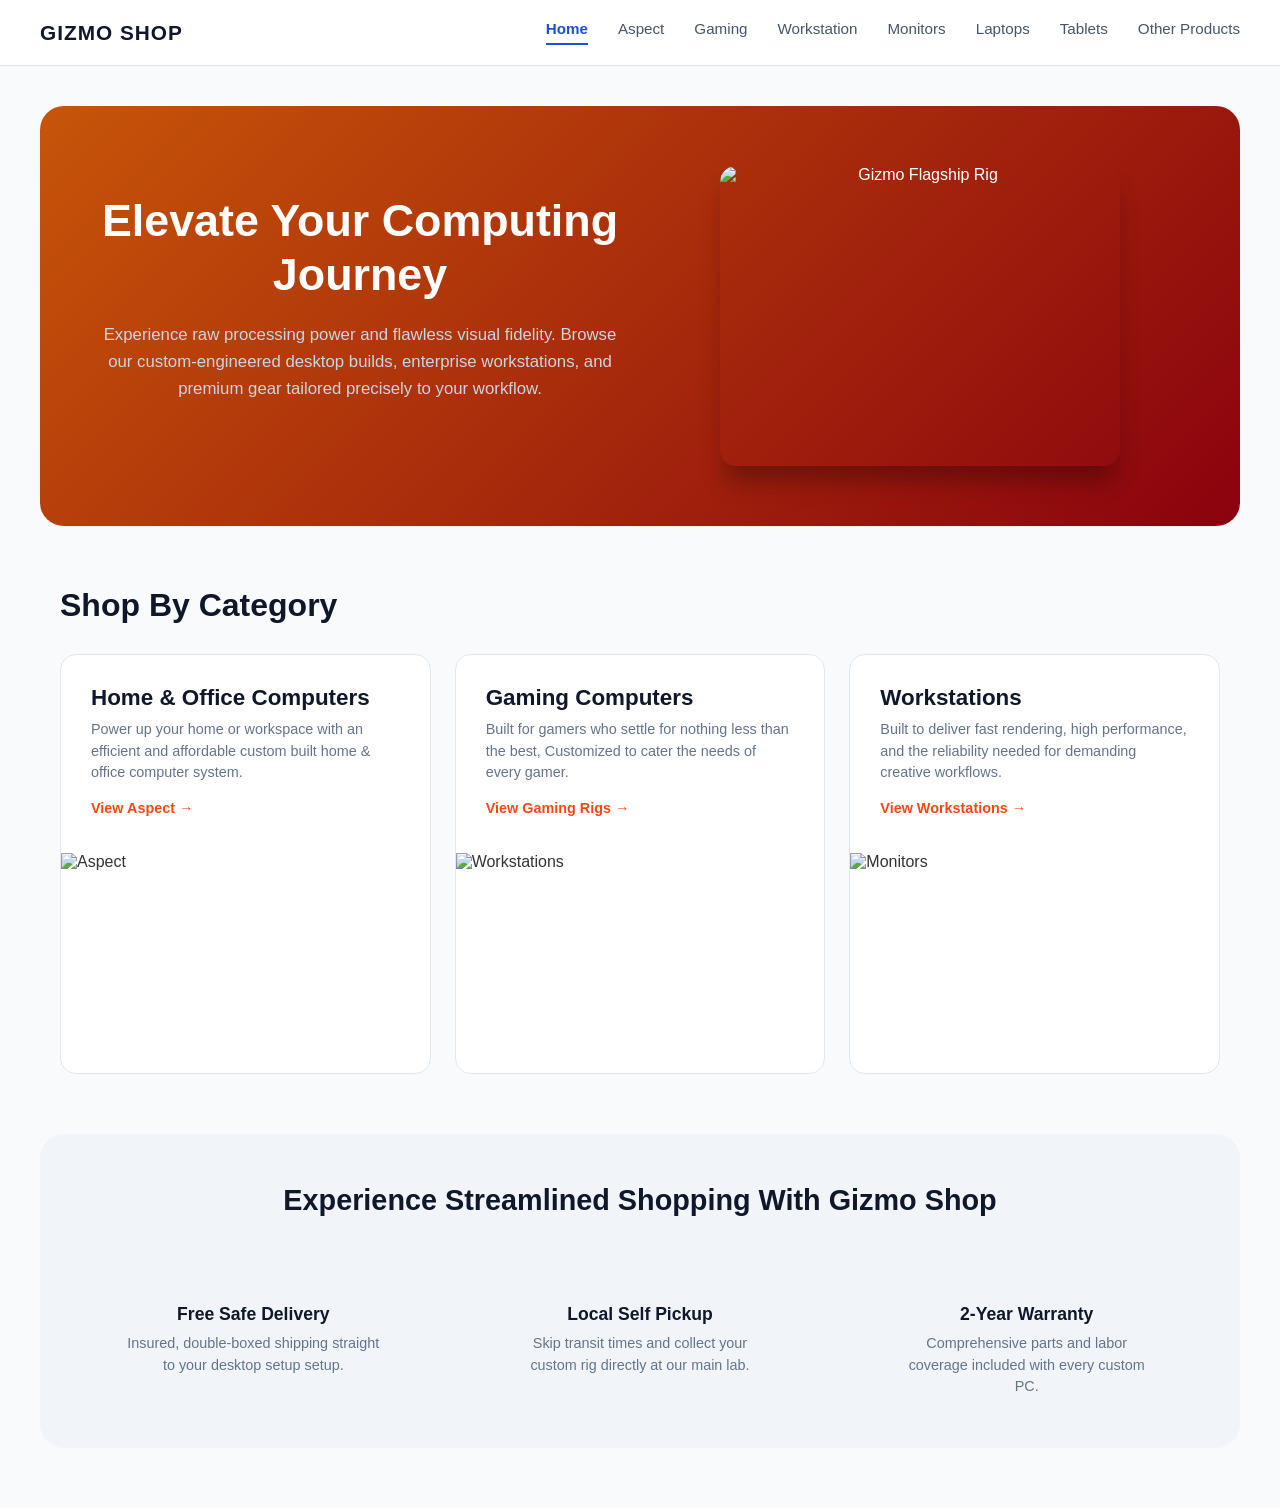
==== index.html @ 782e718c "Add files via upload" ====
<!DOCTYPE html>
<html lang="en">
<head>
    <meta charset="UTF-8">
    <meta name="viewport" content="width=device-width, initial-scale=1.0">
    <title>Gizmo Shop - Home</title>
    <link rel="stylesheet" href="style.css">
    <script src="https://unpkg.com/lucide@latest"></script>
</head>
<body>

    <nav>
        <div class="logo">GIZMO SHOP</div>
        <div class="nav-links">
            <a href="index.html" class="active">Home</a>
            <a href="aspect.html">Aspect</a>
            <a href="gaming.html">Gaming</a>
            <a href="workstation.html">Workstation</a>
            <a href="monitors.html">Monitors</a>
            <a href="laptops.html">Laptops</a>
            <a href="tablets.html">Tablets</a>
            <a href="products.html">Other Products</a>
        </div>
    </nav>

    <header class="premium-hero">
        <div class="hero-content">
            <h1 class="hero-title">Elevate Your Computing Journey</h1>
            <p class="hero-subtitle">Experience raw processing power and flawless visual fidelity. Browse our custom-engineered desktop builds, enterprise workstations, and premium gear tailored precisely to your workflow.</p>
        </div>
        <div class="hero-image-container">
            <img src="https://images.unsplash.com/photo-1587202372775-e229f172b9d7?w=600" alt="Gizmo Flagship Rig" class="hero-img">
        </div>
    </header>

    <section class="home-section">
        <div class="section-header">
            <h2>Shop By Category</h2>
        </div>
        <div class="category-showcase-grid">
            
            <div class="category-card-premium">
                <div class="cat-info">
                    <h3>Home & Office Computers</h3>
                    <p>Power up your home or workspace with an efficient and affordable custom built home & office computer system.</p>
                    <a href="aspect.html" class="cat-link">View Aspect &rarr;</a>
                </div>
                <img src="https://cdn.shopify.com/s/files/1/0073/0136/5796/files/WisetekSolutions-386462_-TypingOnKeyboard-Banner1.jpg?w400" alt="Aspect">
            </div>

            <div class="category-card-premium">
                <div class="cat-info">
                    <h3>Gaming Computers</h3>
                    <p>Built for gamers who settle for nothing less than the best, Customized to cater the needs of every gamer.</p>
                    <a href="gaming.html" class="cat-link">View Gaming Rigs &rarr;</a>
                </div>
                <img src="https://www.cyberpowerpc.com/blog/w/wp-content/uploads/2022/11/5-Things-to-Remember-When-Buying-a-Gaming-PC.jpg?w400" alt="Workstations">
            </div>

            <div class="category-card-premium">
                <div class="cat-info">
                    <h3>Workstations</h3>
                    <p>Built to deliver fast rendering, high performance, and the reliability needed for demanding creative workflows.</p>
                    <a href="workstation.html" class="cat-link">View Workstations &rarr;</a>
                </div>
                <img src="https://media.wired.com/photos/60dcea818a1e88a03ed5ce04/16:9/w_2399,h_1349,c_limit/Gear-Beef-Up-Video-Editing-PC-1124258613.jpg?w400" alt="Monitors">
            </div>

        </div>
    </section>

    <footer class="benefits-banner">
        <h2>Experience Streamlined Shopping With Gizmo Shop</h2>
        <div class="benefits-grid">
            <div class="benefit-item">
                <i data-lucide="truck" class="benefit-icon"></i>
                <h4>Free Safe Delivery</h4>
                <p>Insured, double-boxed shipping straight to your desktop setup setup.</p>
            </div>
            <div class="benefit-item">
                <i data-lucide="package" class="benefit-icon"></i>
                <h4>Local Self Pickup</h4>
                <p>Skip transit times and collect your custom rig directly at our main lab.</p>
            </div>
            <div class="benefit-item">
                <i data-lucide="shield-check" class="benefit-icon"></i>
                <h4>2-Year Warranty</h4>
                <p>Comprehensive parts and labor coverage included with every custom PC.</p>
            </div>
        </div>
    </footer>

    <script>
        // Initializes the clean utility icons
        lucide.createIcons();
    </script>
</body>
</html>
---- style.css ----
* {
    box-sizing: border-box;
    margin: 0;
    padding: 0;
    font-family: 'Segoe UI', Tahoma, Geneva, Verdana, sans-serif;
}

body {
    background-color: #f9f9f9;
    color: #333;
}

header {
    background-color: #ffffff;
    padding: 20px;
    text-align: center;
    border-bottom: 1px solid #eee;
}

.product-grid {
    display: grid;
    grid-template-columns: repeat(auto-fill, minmax(280px, 1fr));
    gap: 30px;
    padding: 40px;
    max-width: 1200px;
    margin: 0 auto;
}

/* Card Layout Adjustments */
.product-card {
    position: relative; /* Allows positioning elements like the price in the top-right */
    background-color: #ffffff;
    border: 1px solid #e2e8f0;
    border-radius: 16px;
    overflow: hidden;
    display: flex;
    flex-direction: column;
    padding: 20px; /* Uniform padding inside the card container frame */
    transition: transform 0.2s ease, box-shadow 0.2s ease;
}

.product-card:hover {
    transform: translateY(-5px);
}

.product-image {
    width: 100%;
    height: 250px;
    object-fit: cover;
}

.product-info {
    padding: 20px;
    display: flex;
    flex-direction: column;
    flex-grow: 1;
}

.product-name {
    font-size: 1.2rem;
    margin-bottom: 10px;
}

.product-desc {
    font-size: 0.9rem;
    color: #666;
    margin-bottom: 20px;
    flex-grow: 1;
}

.product-meta {
    display: flex;
    justify-content: space-between;
    align-items: center;
}

.product-price {
    font-weight: bold;
    font-size: 1.2rem;
    color: #111;
}

.btn {
    background-color: #0071dc;
    color: white;
    border: none;
    padding: 8px 16px;
    border-radius: 4px;
    cursor: pointer;
    font-weight: 6px;
}

.btn:hover {
    background-color: #0056a8;
}
/* Specs Table Styling */
.specs-table {
    width: 100%;
    border-collapse: collapse;
    margin: 15px 0;
    font-size: 0.85rem;
}
.specs-table tr {
    border-bottom: 1px solid #eee;
}
/* Align table spec labels to the top of the cell */
.specs-table td {
    padding: 6px 0;
    vertical-align: top; /* 👈 This keeps the label locked to the first line */
}

.specs-table td.label {
    font-weight: 700;
    color: #475569;
    width: 90px; /* Adjust width if needed to keep space uniform */
    padding-right: 10px;
}
.price-box {
    background: #f1f3f8;
    padding: 10px;
    border-radius: 4px;
    margin-bottom: 15px;
}
.price-row {
    display: flex;
    justify-content: space-between;
    font-size: 0.9rem;
    margin-bottom: 4px;
}
.price-row.total {
    font-weight: bold;
    color: #e94560;
    font-size: 1.1rem;
    border-top: 1px dashed #ccc;
    padding-top: 4px;
    margin-top: 4px;
}
.tag-badge {
    display: inline-block;
    background: #e1e6f0;
    color: #16213e;
    font-size: 0.75rem;
    padding: 3px 8px;
    border-radius: 20px;
    margin-right: 5px;
    margin-top: 5px;
    text-transform: capitalize;
}
.touch-icon {
    display: inline-flex;
    align-items: center;
    gap: 4px;
    background: #28a745;
    color: white;
    font-size: 0.75rem;
    padding: 3px 8px;
    border-radius: 4px;
    font-weight: bold;
    width: fit-content;
    margin-bottom: 10px;
}
/* Premium Layout Refinements */
body {
    background-color: #f8fafc; /* Crisp, clean backdrop */
}

/* Premium Hero Setup */
.premium-hero {
    max-width: 1200px;
    margin: 40px auto;
    background: linear-gradient(135deg, #c75509, #8a020e); /* Deep vibrant blue gradient */
    border-radius: 24px;
    padding: 60px;
    display: flex;
    align-items: center;
    justify-content: space-between;
    gap: 40px;
    overflow: hidden;
    color: white;
}

.hero-content {
    flex: 1;
    max-width: 550px;
}

.hero-title {
    font-size: 2.8rem;
    font-weight: 700;
    line-height: 1.2;
    margin-bottom: 20px;
}

.hero-subtitle {
    font-size: 1.05rem;
    line-height: 1.6;
    color: #cbd5e1;
    margin-bottom: 35px;
}

.hero-actions {
    display: flex;
    gap: 15px;
}

.btn-primary {
    background-color: #ffffff;
    color: #1e3a8a;
    padding: 12px 28px;
    border-radius: 30px;
    text-decoration: none;
    font-weight: 600;
    font-size: 0.95rem;
    transition: all 0.2s ease;
}

.btn-primary:hover {
    background-color: #f1f5f9;
    transform: translateY(-1px);
}

.btn-secondary {
    background-color: rgba(255, 255, 255, 0.15);
    color: #ffffff;
    border: 1px solid rgba(255, 255, 255, 0.3);
    padding: 12px 28px;
    border-radius: 30px;
    text-decoration: none;
    font-weight: 600;
    font-size: 0.95rem;
    transition: all 0.2s ease;
}

.btn-secondary:hover {
    background-color: rgba(255, 255, 255, 0.25);
}

.hero-image-container {
    flex: 1;
    display: flex;
    justify-content: center;
}

.hero-img {
    width: 100%;
    max-width: 400px;
    height: 300px;
    object-fit: cover;
    border-radius: 16px;
    box-shadow: 0 20px 25px -5px rgba(0, 0, 0, 0.3);
}

/* Category Sections */
.home-section {
    max-width: 1200px;
    margin: 60px auto;
    padding: 0 20px;
}

.section-header h2 {
    font-size: 2rem;
    color: #0f172a;
    margin-bottom: 30px;
}

.category-showcase-grid {
    display: grid;
    grid-template-columns: repeat(auto-fit, minmax(320px, 1fr));
    gap: 24px;
}

.category-card-premium {
    background-color: #ffffff;
    border: 1px solid #e2e8f0;
    border-radius: 16px;
    overflow: hidden;
    display: flex;
    flex-direction: column;
    justify-content: space-between;
    transition: transform 0.2s ease, box-shadow 0.2s ease;
    height: 420px;
}

.category-card-premium:hover {
    transform: translateY(-4px);
    box-shadow: 0 10px 15px -3px rgba(0, 0, 0, 0.05);
}

.cat-info {
    padding: 30px 30px 10px 30px;
}

.cat-info h3 {
    font-size: 1.4rem;
    color: #0f172a;
    margin-bottom: 8px;
}

.cat-info p {
    font-size: 0.9rem;
    color: #64748b;
    margin-bottom: 15px;
    line-height: 1.5;
}

.cat-link {
    font-size: 0.9rem;
    font-weight: 600;
    color: #f74813;
    text-decoration: none;
}

.category-card-premium img {
    width: 100%;
    height: 220px;
    object-fit: cover;
    margin-top: auto;
}

/* Bottom Benefits Banner Layout */
.benefits-banner {
    max-width: 1200px;
    margin: 60px auto;
    background-color: #f1f5f9;
    border-radius: 24px;
    padding: 50px 40px;
}

.benefits-banner h2 {
    text-align: center;
    font-size: 1.8rem;
    color: #0f172a;
    margin-bottom: 40px;
}

.benefits-grid {
    display: grid;
    grid-template-columns: repeat(auto-fit, minmax(280px, 1fr));
    gap: 40px;
}

.benefit-item {
    text-align: center;
    display: flex;
    flex-direction: column;
    align-items: center;
}

.benefit-icon {
    width: 32px;
    height: 32px;
    color: #1e3a8a;
    margin-bottom: 15px;
}

.benefit-item h4 {
    font-size: 1.1rem;
    color: #0f172a;
    margin-bottom: 8px;
}

.benefit-item p {
    font-size: 0.9rem;
    color: #64748b;
    line-height: 1.5;
    max-width: 260px;
}

/* Make primary actions globally uniform across template */
.nav-links a.active {
    color: #1d4ed8;
    border-bottom: 2px solid #1d4ed8;
}
/* Premium Navigation Bar styling */
nav {
    background-color: #ffffff;
    padding: 20px 40px;
    display: flex;
    justify-content: space-between;
    align-items: center;
    border-bottom: 1px solid #e2e8f0; /* Subtle divider line */
    max-width: 100%;
    margin: 0 auto;
}

.logo {
    font-size: 1.3rem;
    font-weight: 800;
    color: #0f172a; /* Sleek dark charcoal tone */
    letter-spacing: 1px;
}

.nav-links {
    display: flex;
    gap: 30px; /* Generous spacing between links */
}

.nav-links a {
    color: #475569; /* Slate gray text */
    text-decoration: none; /* Removes standard blue underline */
    font-size: 0.95rem;
    font-weight: 500;
    padding-bottom: 6px;
    border-bottom: 2px solid transparent; /* Invisible line to prevent shifting on hover */
    transition: all 0.2s ease;
}

/* Hover State */
.nav-links a:hover {
    color: #1d4ed8; /* Vibrant blue from the hero banner */
}

/* Active State (the page you are currently on) */
.nav-links a.active {
    color: #1d4ed8;
    font-weight: 600;
    border-bottom: 2px solid #1d4ed8; /* Premium underline effect */
}
/* 4-Column Responsive Product Grid */
.product-grid-4col {
    display: grid;
    grid-template-columns: repeat(3, 1fr); /* Forces exactly 4 columns per row */
    gap: 24px;
    padding: 0 20px 50px 20px;
    max-width: 1200px;
    margin: 0 auto;
}

/* Fallback adjustments for smaller screens / tablets */
@media (max-width: 1024px) {
    .product-grid-4col {
        grid-template-columns: repeat(2, 1fr);
    }
}
@media (max-width: 600px) {
    .product-grid-4col {
        grid-template-columns: 1fr;
    }
}

/* Premium Card Overwrite to match index page style profile */
.product-card {
    background-color: #ffffff;
    border: 1px solid #e2e8f0;
    border-radius: 16px; /* Soft rounding matching category cards */
    overflow: hidden;
    display: flex;
    flex-direction: column;
    transition: transform 0.2s ease, box-shadow 0.2s ease;
    box-shadow: none;
}

.product-card:hover {
    transform: translateY(-4px);
    box-shadow: 0 10px 15px -3px rgba(0, 0, 0, 0.05); /* Premium drop shadow */
}

/* Accent Tier Headings matching index page style guide */
.tier-section {
    max-width: 1200px;
    margin: 50px auto 20px auto;
    padding: 0 20px;
}

.tier-title {
    font-size: 1.8rem;
    font-weight: 700;
    color: #0f172a;
    position: relative;
    padding-bottom: 15px;
}

/* Accent blue indicator line matching home style profile */
.tier-title::after {
    content: '';
    position: absolute;
    left: 0;
    bottom: 0;
    width: 50px;
    height: 6px;
    background-color: #1d9dd8; 
    border-radius: 2px;
}
/* Ensure the image fits entirely inside the container box */
.product-image { 
    width: 100%; 
    height: 220px; 
    object-fit: contain; /* Fits the whole image without cropping it */
    background-color: #ffffff; /* Clean white backdrop for the transparent images */
    padding: 15px; /* Keeps the product from touching the card edges */
}

/* Ensure empty cells don't render border lines */
.specs-table td:empty, 
.specs-table tr:empty {
    display: none;
}
/* Floating Top-Right Price Customization */
.card-top-price {
    position: absolute;
    top: 20px;
    right: 20px;
    font-size: 1.4rem;
    font-weight: 800;
    color: #e94560; /* Keeps your current site action accent color */
}

/* Header Text Profiles */
.brand-label {
    font-size: 0.75rem;
    font-weight: 650;
    text-transform: uppercase;
    color: #64748b;
    letter-spacing: 0.5px;
    margin-bottom: 2px;
}

.product-name-premium {
    font-size: 1.4rem;
    font-weight: 800;
    color: #0f172a;
    margin-bottom: 15px;
}

/* Code Item Reference */
/* Position the code tag at the absolute top-right of the card */
.product-code-tag {
    position: absolute;
    top: 20px;
    right: 20px;
    font-size: 0.95rem;
    font-weight: 600;
    color: #64748b; /* Sleek slate gray */
    background-color: #f1f5f9; /* Subtle background badge */
    padding: 4px 8px;
    border-radius: 6px;
}

/* Embedded Section Layout */
.specs-header-title {
    font-size: 1rem;
    font-weight: 700;
    color: #e94560; /* Colored header section indicator text */
    margin-top: 1px;
    margin-bottom: 8px;
}

/* Tag Pill Layout Overwrite */
.tag-badge {
    display: inline-block;
    background-color: #ffebd6; /* Soft pastel warning background block */
    color: #ff6b00; /* Contrast orange text styling matching the template */
    font-size: 0.75rem;
    font-weight: 700;
    padding: 4px 10px;
    border-radius: 8px; /* Squared-off rounded edge look */
    width: fit-content;
    margin-top: 10px;
}
/* Modal Overlay Background */
.modal-overlay {
    position: fixed;
    top: 0;
    left: 0;
    width: 100%;
    height: 100%;
    background-color: rgba(0, 0, 0, 0.6);
    display: none; /* Controlled dynamically by your JS function */
    justify-content: center;
    align-items: center;
    z-index: 99999 !important; /* Pushes it above your top navigation bar header */
    padding: 20px;
}

/* Modal Content Card Frame */
.modal-content {
    background-color: #ffffff;
    width: 100%;
    max-width: 900px;
    max-height: 85vh;
    border-radius: 16px;
    position: relative;
    box-shadow: 0 10px 25px rgba(0,0,0,0.2);
    animation: fadeIn 0.25s ease-out;
    display: flex;
    flex-direction: column;
}

@keyframes fadeIn {
    from { opacity: 0; transform: scale(0.95); }
    to { opacity: 1; transform: scale(1); }
}

/* Close Button Top Right Corner */
.modal-close-btn {
    position: absolute;
    top: 15px;
    right: 20px;
    background: none;
    border: none;
    font-size: 2rem;
    cursor: pointer;
    color: #64748b;
    z-index: 10;
}
.modal-close-btn:hover { color: #0f172a; }

/* Scrollable Inner Body Setup */
.modal-body {
    padding: 30px;
    overflow-y: auto;
    display: grid;
    grid-template-columns: 1fr 1fr; /* Image Column Left, Details Right */
    gap: 30px;
}

/* Modal Column Elements */
.modal-left-col {
    display: flex;
    flex-direction: column;
    gap: 15px;
}
.modal-main-img {
    width: 100%;
    height: 300px;
    object-fit: contain;
    background: #f8fafc;
    border-radius: 12px;
    padding: 10px;
}
.modal-thumbnails {
    display: flex;
    gap: 10px;
    flex-wrap: wrap;
}
.thumb-img {
    width: 60px;
    height: 60px;
    object-fit: contain;
    border: 2px solid #e2e8f0;
    border-radius: 8px;
    cursor: pointer;
    background: #ffffff;
}
.thumb-img:hover, .thumb-img.active {
    border-color: #e94560;
}

.modal-right-col {
    display: flex;
    flex-direction: column;
}

/* Make card interactive */
/* Ensure the cards are registered as clickable targets */
.product-card {
    cursor: pointer;
    position: relative;
    z-index: 1; /* Keeps the click target above background layers */
}
.product-card:hover {
    transform: translateY(-4px);
    box-shadow: 0 12px 20px rgba(0,0,0,0.05);
}

/* Responsive view for small tablet screens */
@media (max-width: 768px) {
    .modal-body { grid-template-columns: 1fr; }
}

.product-image {
    display: block;
    width: 100% !important;
    height: 200px !important;
    /* THIS IS THE KEY: */
    object-fit: contain !important; 
    /* ENSURE the image doesn't fill the box by stretching */
    background-color: #ffffff !important;
}

.custom-range-slider {
        position: absolute;
        width: 100%;
        -webkit-appearance: none;
        background: transparent;
        z-index: 3;
        height: 6px;
        top: 0;
        left: 0; /* 🌟 THIS IS THE FIX: Anchors the slider to the left edge */
        margin: 0;
    }
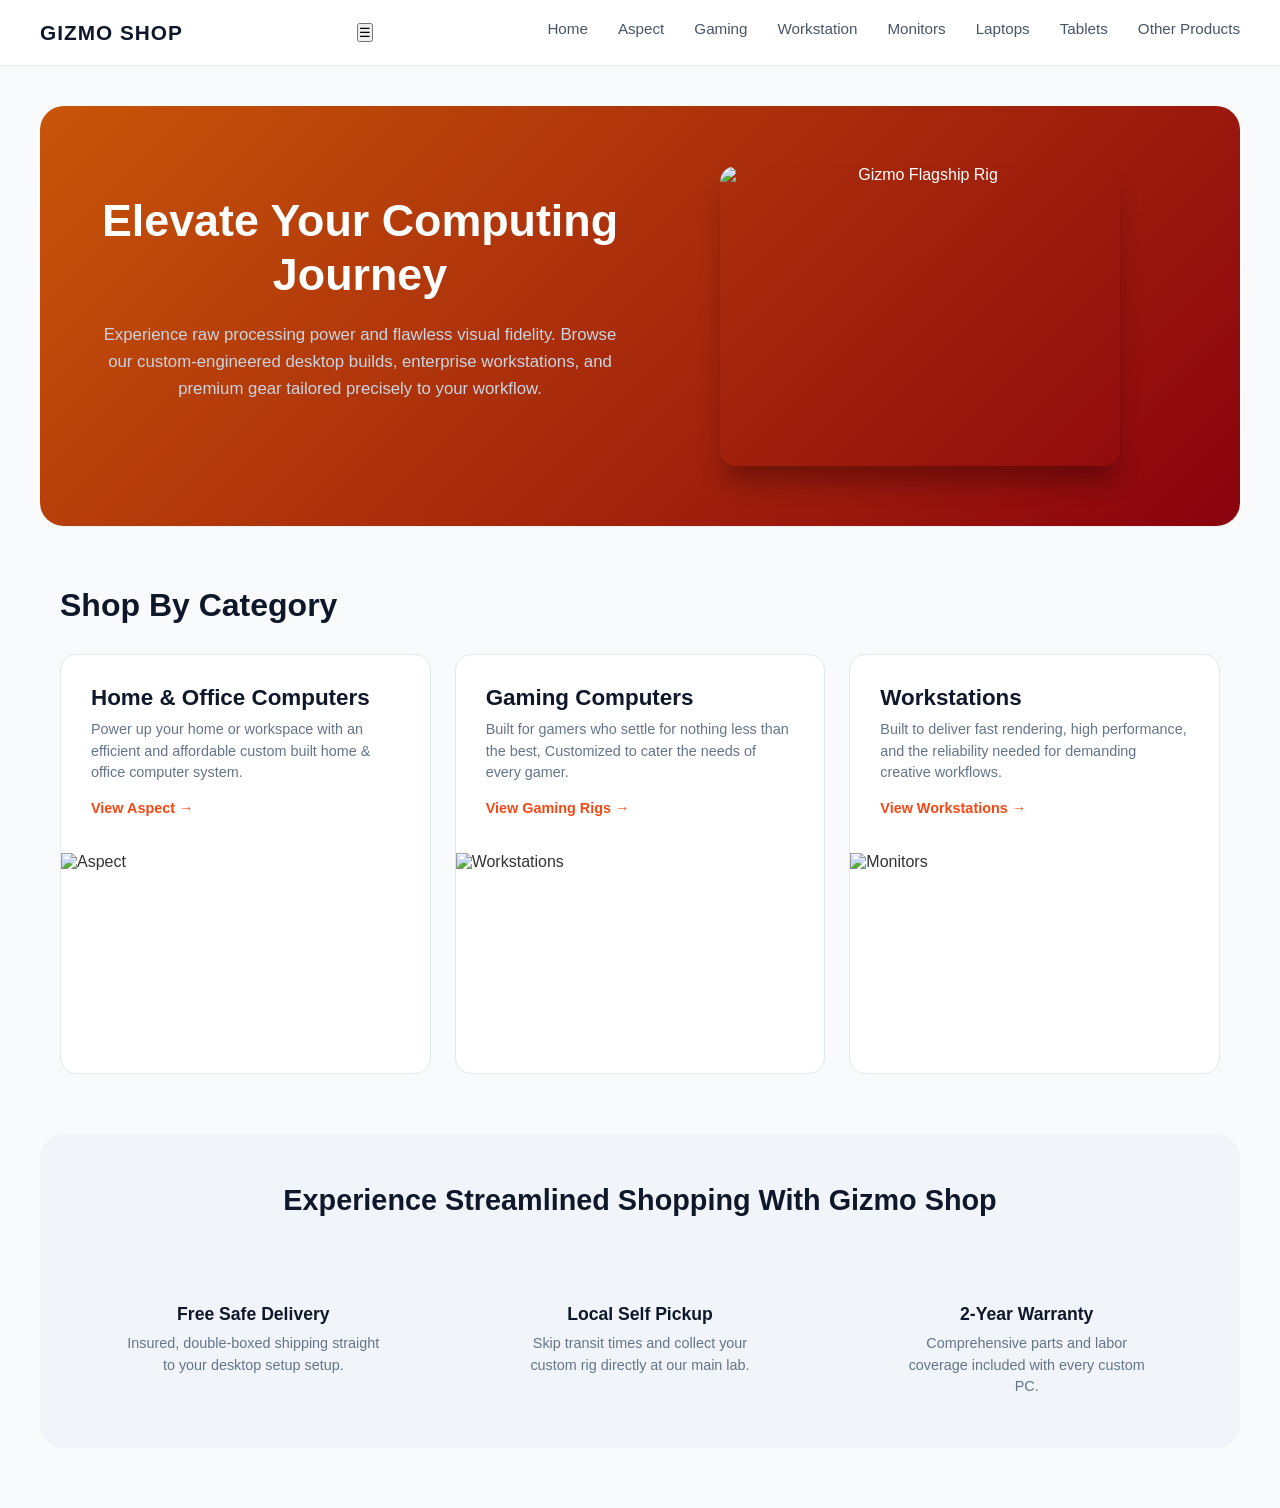
==== commit 1d41e2b6: "Update index.html" ====
--- a/index.html
+++ b/index.html
@@ -5,22 +5,28 @@
     <meta name="viewport" content="width=device-width, initial-scale=1.0">
     <title>Gizmo Shop - Home</title>
     <link rel="stylesheet" href="style.css">
+    <script src="script.js" defer></script>
     <script src="https://unpkg.com/lucide@latest"></script>
 </head>
 <body>
 
     <nav>
-        <div class="logo">GIZMO SHOP</div>
-        <div class="nav-links">
-            <a href="index.html" class="active">Home</a>
-            <a href="aspect.html">Aspect</a>
-            <a href="gaming.html">Gaming</a>
-            <a href="workstation.html">Workstation</a>
-            <a href="monitors.html">Monitors</a>
-            <a href="laptops.html">Laptops</a>
-            <a href="tablets.html">Tablets</a>
-            <a href="products.html">Other Products</a>
-        </div>
+    <div class="logo">GIZMO SHOP</div>
+    
+    <button class="menu-toggle" aria-label="Toggle navigation" onclick="toggleMenu()">
+        ☰
+    </button>
+    
+    <div class="nav-links" id="navLinks">
+        <a href="index.html">Home</a>
+        <a href="aspect.html">Aspect</a>
+        <a href="gaming.html">Gaming</a>
+        <a href="workstation.html">Workstation</a>
+        <a href="monitors.html">Monitors</a>
+        <a href="laptops.html">Laptops</a>
+        <a href="tablets.html">Tablets</a>
+        <a href="other.html">Other Products</a>
+    </div>
     </nav>
 
     <header class="premium-hero">
@@ -91,8 +97,16 @@
     </footer>
 
     <script>
-        // Initializes the clean utility icons
+        // 🌟 THIS IS THE FIX: Explicitly define the toggle function here
+        function toggleMenu() {
+            const navLinks = document.getElementById('navLinks');
+            if (navLinks) {
+                navLinks.classList.toggle('mobile-open');
+            }
+        }
+
+        // Initializes your clean utility icons
         lucide.createIcons();
     </script>
 </body>
-</html>+</html>
